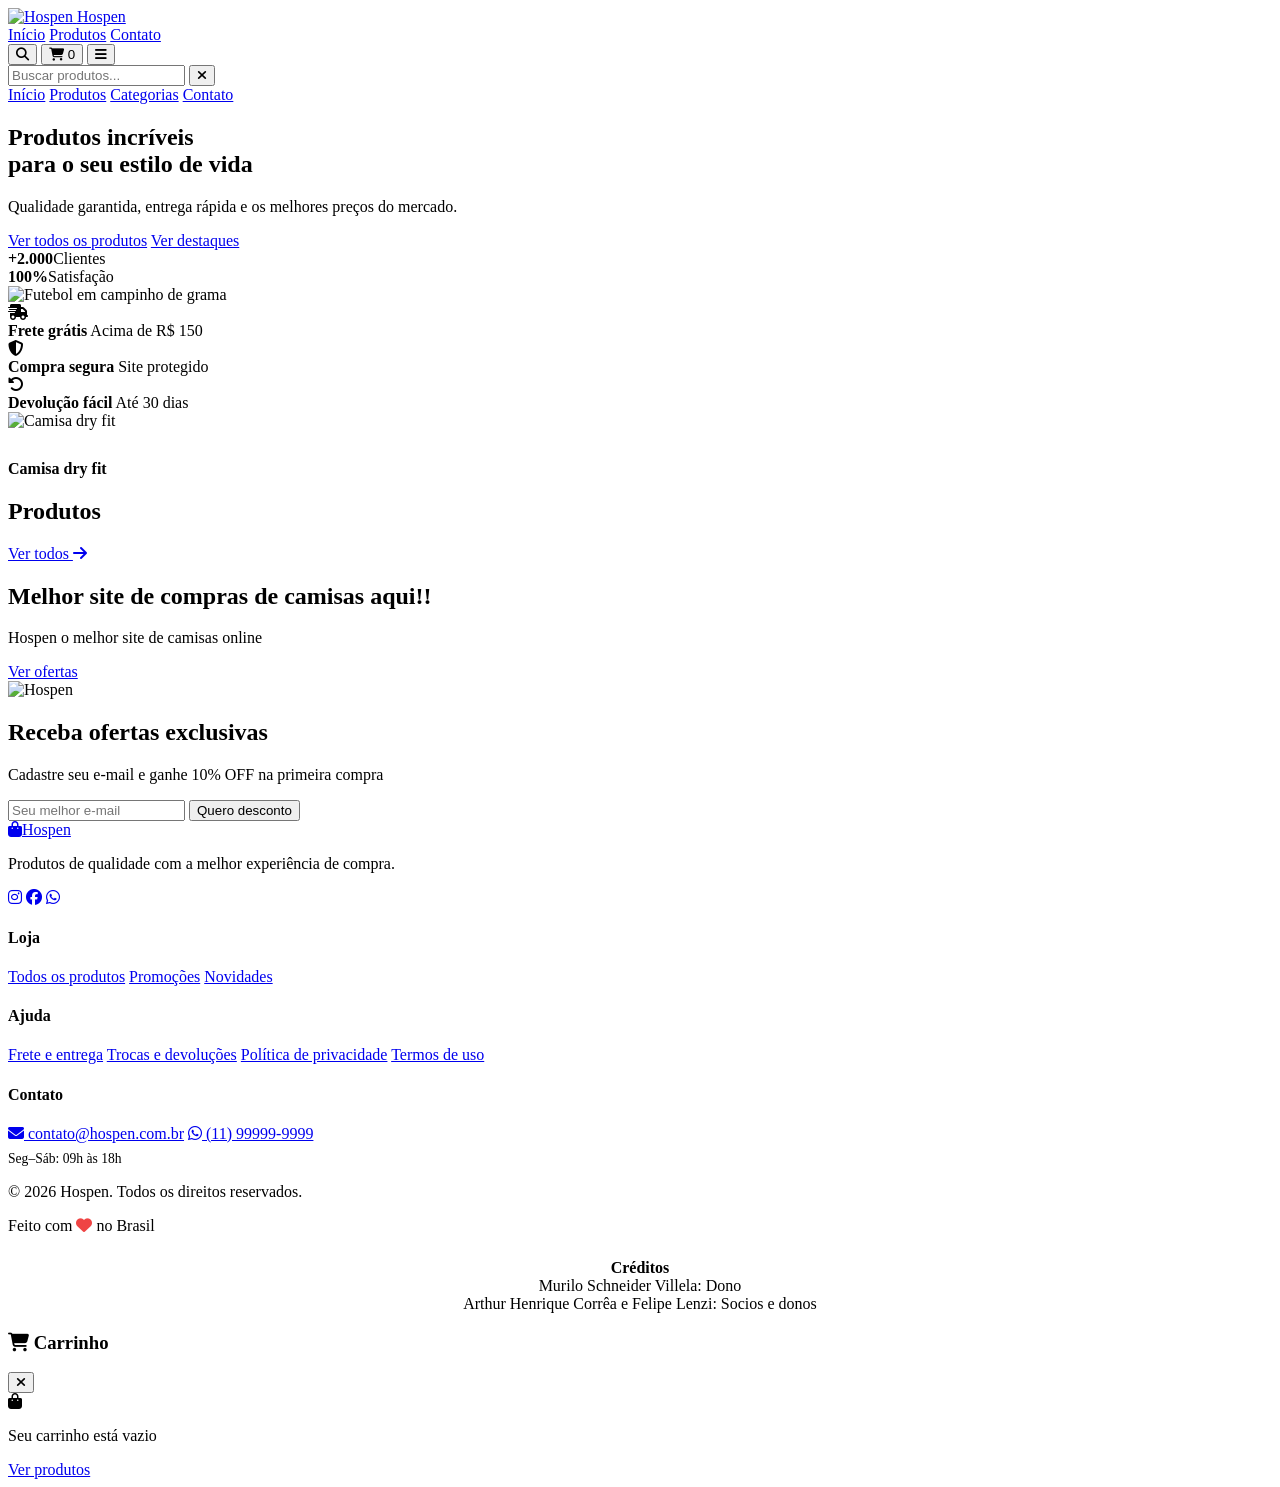
==== index.html @ 78cc94bf "Add files via upload" ====
<!DOCTYPE html>
<html lang="pt-BR">
<head>
  <meta charset="UTF-8" />
  <meta name="viewport" content="width=device-width, initial-scale=1.0" />
  <title>Hospen — Produtos de Qualidade</title>
  <link rel="stylesheet" href="css/style.css" />
  <link rel="stylesheet" href="https://cdn.jsdelivr.net/npm/@fortawesome/fontawesome-free@6.4.0/css/all.min.css" />
  <link href="https://fonts.googleapis.com/css2?family=Inter:wght@300;400;500;600;700;800&display=swap" rel="stylesheet" />
</head>
<body>

  <!-- HEADER -->
  <header class="header" id="header">
    <div class="header-inner container">
      <a href="index.html" class="logo">
        <img src="logo.png" alt="Hospen" style="height:32px;width:auto;" />
        <span>Hospen</span>
      </a>

      <nav class="nav-desktop" aria-label="Menu principal">
        <a href="index.html" class="nav-link active">Início</a>
        <a href="catalog.html" class="nav-link">Produtos</a>
        <a href="#contato" class="nav-link">Contato</a>
      </nav>

      <div class="header-actions">
        <button class="btn-search" aria-label="Buscar"><i class="fa-solid fa-magnifying-glass"></i></button>
        <button class="btn-cart" id="btn-cart-header" aria-label="Carrinho">
          <i class="fa-solid fa-cart-shopping"></i>
          <span class="cart-badge" id="cart-badge">0</span>
        </button>
        <button class="btn-menu-mobile" id="btn-menu-mobile" aria-label="Abrir menu">
          <i class="fa-solid fa-bars"></i>
        </button>
      </div>
    </div>

    <!-- Search Bar -->
    <div class="search-bar" id="search-bar">
      <div class="container">
        <input type="text" id="search-input" placeholder="Buscar produtos..." autocomplete="off" />
        <button id="btn-search-close"><i class="fa-solid fa-xmark"></i></button>
      </div>
    </div>

    <!-- Mobile Nav -->
    <nav class="nav-mobile" id="nav-mobile" aria-label="Menu mobile">
      <a href="index.html" class="nav-link">Início</a>
      <a href="catalog.html" class="nav-link">Produtos</a>
      <a href="#categorias" class="nav-link">Categorias</a>
      <a href="#contato" class="nav-link">Contato</a>
    </nav>
  </header>

  <!-- HERO -->
  <section class="hero" id="hero">
    <div class="hero-content container">
      <!-- <p class="hero-tag"><i class="fa-solid fa-bolt"></i> Novidades chegando toda semana</p> -->
      <h1 class="hero-title">Produtos incríveis<br />para o seu estilo de vida</h1>
      <p class="hero-subtitle">Qualidade garantida, entrega rápida e os melhores preços do mercado.</p>
      <div class="hero-cta">
        <a href="catalog.html" class="btn btn-primary">Ver todos os produtos</a>
        <a href="#destaques" class="btn btn-outline">Ver destaques</a>
      </div>
      <div class="hero-stats">
        <div class="stat"><strong>+2.000</strong><span>Clientes</span></div>
        <div class="stat"><strong>100%</strong><span>Satisfação</span></div>
      </div>
    </div>
    <div class="hero-visual">
        <!-- <div class="hero-badge">🔥 Oferta</div> -->
      <div class="hero-img-wrap">
        <img src="https://images.unsplash.com/photo-1574629810360-7efbbe195018?w=600&q=80" alt="Futebol em campinho de grama" />
      </div>
    </div>
  </section>

  <!-- BANNER BENEFÍCIOS -->
  <section class="benefits" aria-label="Benefícios da loja">
    <div class="container benefits-grid">
      <div class="benefit-item">
        <i class="fa-solid fa-truck-fast"></i>
        <div>
          <strong>Frete grátis</strong>
          <span>Acima de R$ 150</span>
        </div>
      </div>
      <div class="benefit-item">
        <i class="fa-solid fa-shield-halved"></i>
        <div>
          <strong>Compra segura</strong>
          <span>Site protegido</span>
        </div>
      </div>
      <div class="benefit-item">
        <i class="fa-solid fa-rotate-left"></i>
        <div>
          <strong>Devolução fácil</strong>
          <span>Até 30 dias</span>
        </div>
      </div>
      <div class="benefit-item">
          <img src="camisa1.png" alt="Camisa dry fit" style="height:40px;width:auto;display:block;margin-bottom:8px;" />
          <div>
            <strong>Camisa dry fit</strong>
            <span>&nbsp;</span>
          </div>
      </div>
    </div>
  </section>

  <!-- Área de categorias removida -->

  <!-- PRODUTOS EM DESTAQUE -->
  <section class="products-section" id="destaques">
    <div class="container">
      <div class="section-header">
          <h2>Produtos</h2>
        <a href="catalog.html" class="link-all">Ver todos <i class="fa-solid fa-arrow-right"></i></a>
      </div>
      <div class="products-grid" id="featured-products">
        <!-- Gerado via JS -->
      </div>
    </div>
  </section>

  <!-- BANNER PROMOCIONAL -->
  <section class="promo-banner">
    <div class="container promo-inner">
      <div class="promo-text">
        <h2>Melhor site de compras de camisas aqui!!</h2>
        <p>Hospen o melhor site de camisas online</p>
        <a href="catalog.html?filter=sale" class="btn btn-light">Ver ofertas</a>
      </div>
      <div class="promo-img">
        <img src="fundohospen.png" alt="Hospen" />
      </div>
    </div>
  </section>

  <!-- MAIS VENDIDOS removido -->

  <!-- NEWSLETTER -->
  <section class="newsletter-section">
    <div class="container newsletter-inner">
      <div class="newsletter-text">
        <h2>Receba ofertas exclusivas</h2>
        <p>Cadastre seu e-mail e ganhe 10% OFF na primeira compra</p>
      </div>
      <form class="newsletter-form" id="newsletter-form">
        <input type="email" placeholder="Seu melhor e-mail" required />
        <button type="submit" class="btn btn-primary">Quero desconto</button>
      </form>
    </div>
  </section>

  <!-- FOOTER -->
  <footer class="footer" id="contato">
    <div class="container footer-grid">
      <div class="footer-brand">
        <a href="index.html" class="logo">
          <i class="fa-solid fa-bag-shopping"></i><span>Hospen</span>
        </a>
        <p>Produtos de qualidade com a melhor experiência de compra.</p>
        <div class="social-links">
          <a href="https://www.instagram.com/hospen.oficial/" target="_blank" aria-label="Instagram"><i class="fa-brands fa-instagram"></i></a>
          <a href="#" aria-label="Facebook"><i class="fa-brands fa-facebook"></i></a>
          <a href="#" aria-label="WhatsApp"><i class="fa-brands fa-whatsapp"></i></a>
        </div>
      </div>
      <div class="footer-col">
        <h4>Loja</h4>
        <a href="catalog.html">Todos os produtos</a>
        <a href="catalog.html?filter=sale">Promoções</a>
        <a href="catalog.html?filter=new">Novidades</a>
      </div>
      <div class="footer-col">
        <h4>Ajuda</h4>
        <a href="#">Frete e entrega</a>
        <a href="#">Trocas e devoluções</a>
        <a href="#">Política de privacidade</a>
        <a href="#">Termos de uso</a>
      </div>
      <div class="footer-col">
        <h4>Contato</h4>
        <a href="mailto:contato@hospen.com.br"><i class="fa-solid fa-envelope"></i> contato@hospen.com.br</a>
        <a href="https://wa.me/5511999999999"><i class="fa-brands fa-whatsapp"></i> (11) 99999-9999</a>
        <p style="font-size:0.85rem;color:var(--text-muted);margin-top:8px;">Seg–Sáb: 09h às 18h</p>
      </div>
    </div>
    <div class="footer-bottom">
      <p>© 2026 Hospen. Todos os direitos reservados.</p>
      <p>Feito com <i class="fa-solid fa-heart" style="color:#ef4444"></i> no Brasil</p>
        <div class="footer-credits" style="margin-top:24px;text-align:center;">
          <strong>Créditos</strong><br>
          Murilo Schneider Villela: Dono<br>
          Arthur Henrique Corrêa e Felipe Lenzi: Socios e donos
        </div>
    </div>
  </footer>

  <!-- CARRINHO LATERAL -->
  <aside class="cart-sidebar" id="cart-sidebar" aria-label="Carrinho de compras">
    <div class="cart-header">
      <h3><i class="fa-solid fa-cart-shopping"></i> Carrinho</h3>
      <button id="btn-close-cart" aria-label="Fechar carrinho"><i class="fa-solid fa-xmark"></i></button>
    </div>
    <div class="cart-items" id="cart-items">
      <div class="cart-empty" id="cart-empty">
        <i class="fa-solid fa-bag-shopping"></i>
        <p>Seu carrinho está vazio</p>
        <a href="catalog.html" class="btn btn-primary" style="margin-top:12px">Ver produtos</a>
      </div>
    </div>
    <div class="cart-footer" id="cart-footer" style="display:none">
      <div class="cart-summary">
        <span>Subtotal</span><strong id="cart-subtotal">R$ 0,00</strong>
      </div>
      <div class="cart-summary">
        <span>Frete</span><strong id="cart-freight">Calcular</strong>
      </div>
      <div class="cart-summary total">
        <span>Total</span><strong id="cart-total">R$ 0,00</strong>
      </div>
      <a href="checkout.html" class="btn btn-primary btn-full">
        <i class="fa-solid fa-lock"></i> Finalizar compra
      </a>
      <button class="btn btn-ghost btn-full" id="btn-continue-shopping">Continuar comprando</button>
    </div>
  </aside>

  <!-- OVERLAY -->
  <div class="overlay" id="overlay"></div>

  <!-- TOAST -->
  <div class="toast" id="toast"></div>

  <script src="js/store.js"></script>
  <script src="js/cart.js"></script>
  <script src="js/main.js"></script>
</body>
</html>
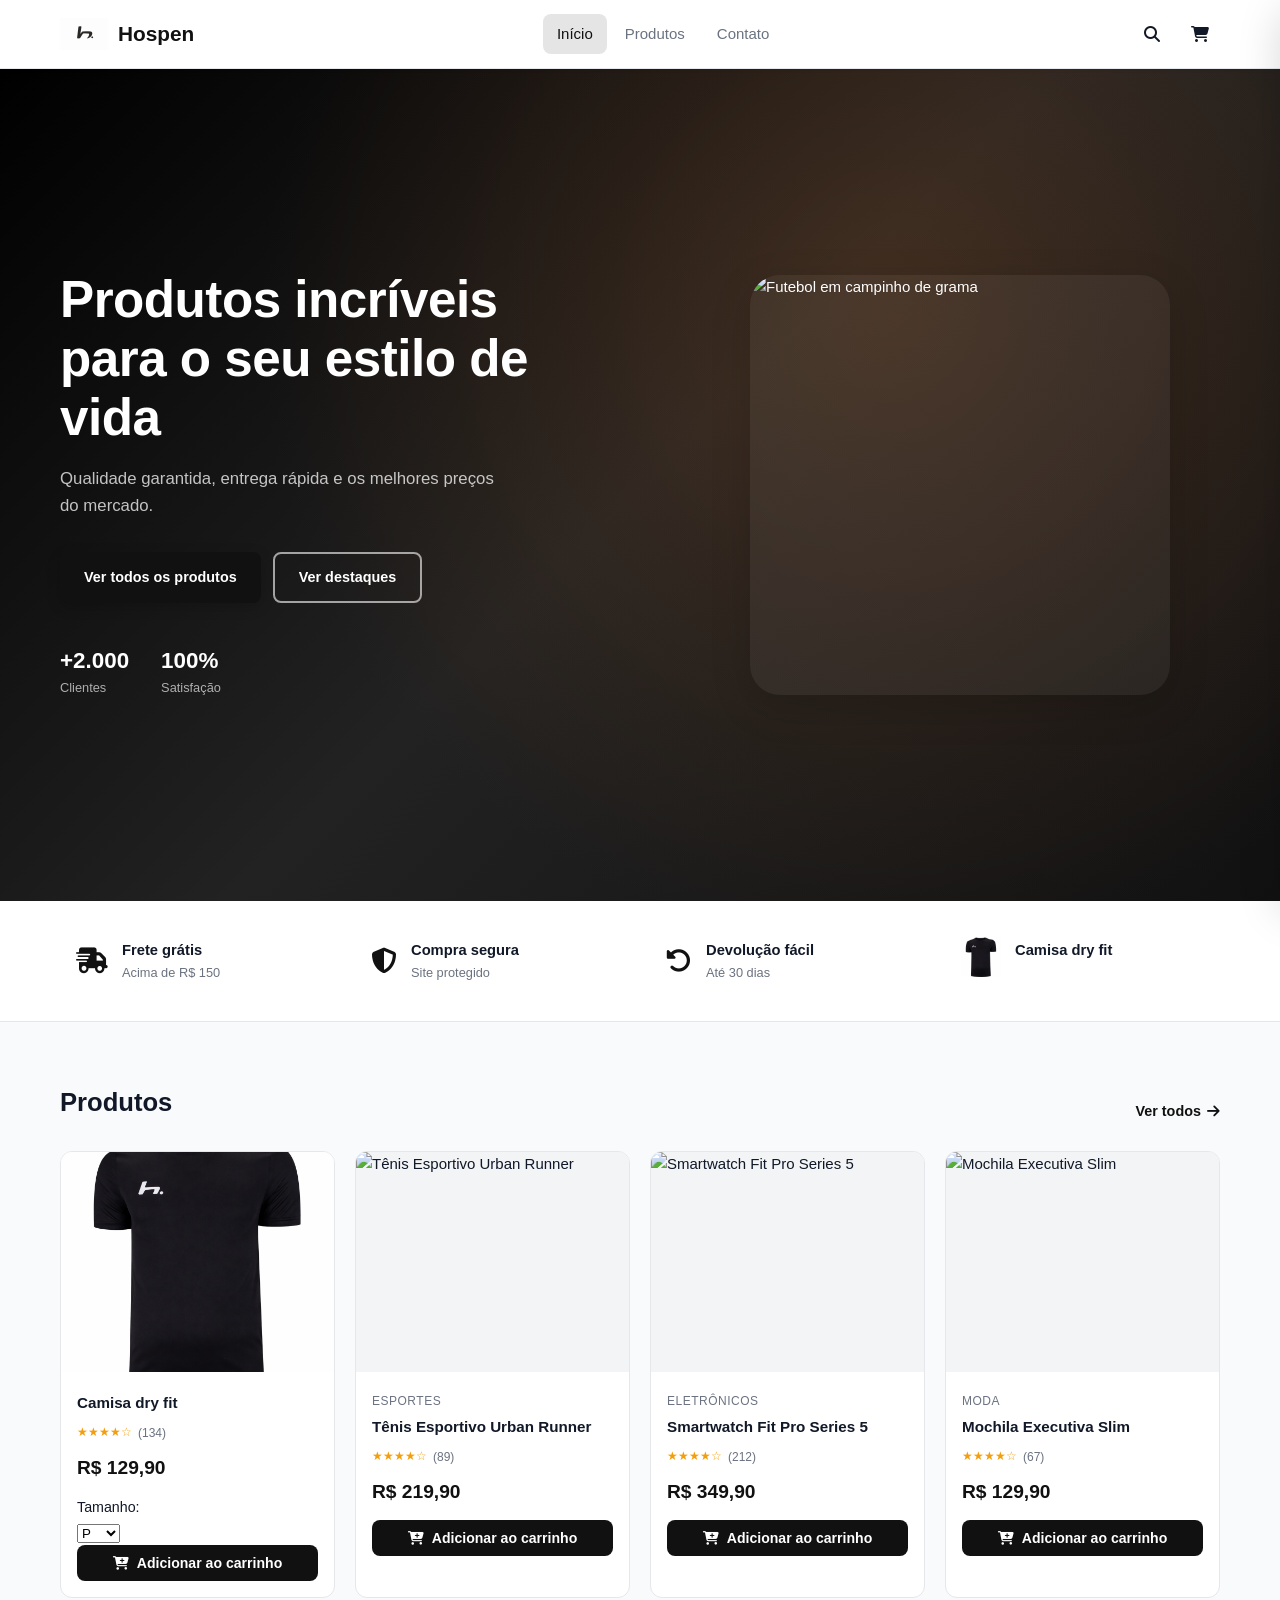
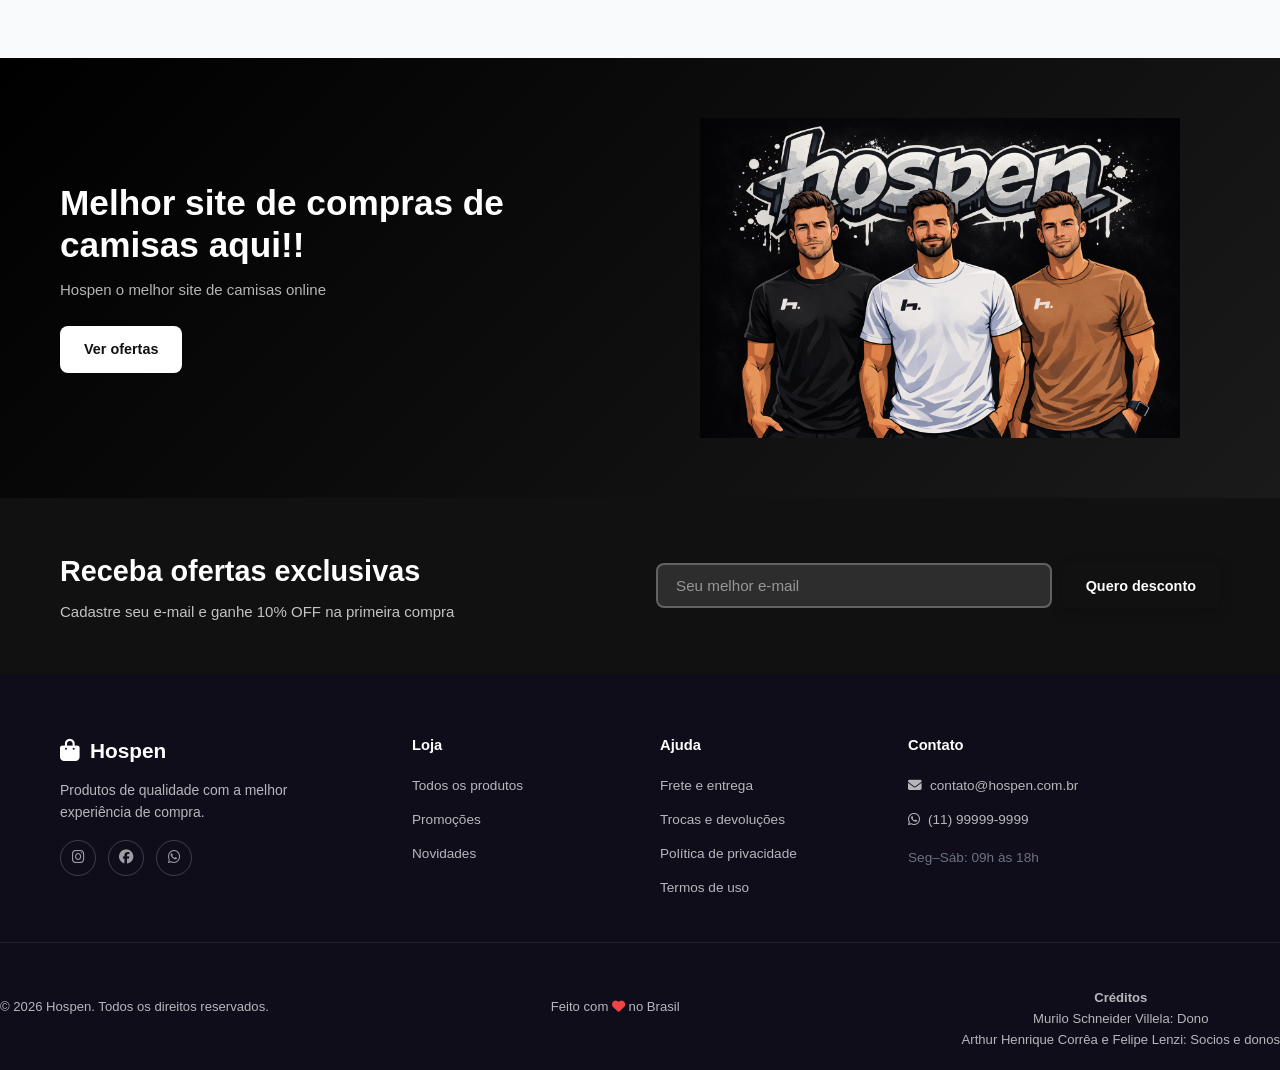
==== commit fb3de486: "Add files via upload" ====
--- a/index.html
+++ b/index.html
@@ -4,7 +4,7 @@
   <meta charset="UTF-8" />
   <meta name="viewport" content="width=device-width, initial-scale=1.0" />
   <title>Hospen — Produtos de Qualidade</title>
-  <link rel="stylesheet" href="css/style.css" />
+  <link rel="stylesheet" href="style.css" />
   <link rel="stylesheet" href="https://cdn.jsdelivr.net/npm/@fortawesome/fontawesome-free@6.4.0/css/all.min.css" />
   <link href="https://fonts.googleapis.com/css2?family=Inter:wght@300;400;500;600;700;800&display=swap" rel="stylesheet" />
 </head>
@@ -236,8 +236,8 @@
   <!-- TOAST -->
   <div class="toast" id="toast"></div>
 
-  <script src="js/store.js"></script>
-  <script src="js/cart.js"></script>
-  <script src="js/main.js"></script>
+  <script src="store.js"></script>
+  <script src="cart.js"></script>
+  <script src="main.js"></script>
 </body>
 </html>
--- a/style.css
+++ b/style.css
@@ -0,0 +1,1083 @@
+/* =====================================================
+  HOSPEN — CSS Principal
+   ===================================================== */
+
+/* --- RESET & VARIÁVEIS --- */
+*, *::before, *::after { box-sizing: border-box; margin: 0; padding: 0; }
+
+:root {
+  --primary: #111111;
+  --primary-dark: #000000;
+  --primary-light: #e5e5e5;
+  --accent: #000000;
+  --success: #22c55e;
+  --danger: #ef4444;
+  --bg: #f9fafb;
+  --white: #ffffff;
+  --text: #111827;
+  --text-muted: #6b7280;
+  --border: #e5e7eb;
+  --shadow-sm: 0 1px 3px rgba(0,0,0,.08);
+  --shadow: 0 4px 16px rgba(0,0,0,.10);
+  --shadow-lg: 0 12px 40px rgba(0,0,0,.15);
+  --radius: 12px;
+  --radius-sm: 8px;
+  --header-h: 68px;
+  --transition: .2s ease;
+  --font: 'Inter', sans-serif;
+}
+
+html { scroll-behavior: smooth; }
+body {
+  font-family: var(--font);
+  background: var(--bg);
+  color: var(--text);
+  font-size: 15px;
+  line-height: 1.6;
+  -webkit-font-smoothing: antialiased;
+}
+
+a { text-decoration: none; color: inherit; }
+img { max-width: 100%; display: block; }
+button { cursor: pointer; border: none; background: none; font-family: var(--font); }
+input, select, textarea { font-family: var(--font); }
+
+.container {
+  max-width: 1200px;
+  margin: 0 auto;
+  padding: 0 20px;
+}
+
+/* =====================================================
+   BOTÕES
+   ===================================================== */
+.btn {
+  display: inline-flex;
+  align-items: center;
+  justify-content: center;
+  gap: 8px;
+  padding: 12px 24px;
+  border-radius: var(--radius-sm);
+  font-weight: 600;
+  font-size: 0.9rem;
+  transition: all var(--transition);
+  cursor: pointer;
+  white-space: nowrap;
+}
+.btn-primary {
+  background: var(--primary);
+  color: var(--white);
+  box-shadow: 0 4px 14px rgba(0,0,0,.18);
+}
+.btn-primary:hover { background: var(--primary-dark); transform: translateY(-1px); box-shadow: 0 6px 18px rgba(0,0,0,.25); }
+.btn-outline {
+  background: transparent;
+  color: var(--white);
+  border: 2px solid rgba(255,255,255,.6);
+}
+.btn-outline:hover { background: rgba(255,255,255,.15); border-color: var(--white); }
+.btn-light {
+  background: var(--white);
+  color: var(--primary);
+  font-weight: 700;
+}
+.btn-light:hover { background: var(--primary-light); }
+.btn-ghost {
+  background: transparent;
+  color: var(--text-muted);
+  border: 1px solid var(--border);
+}
+.btn-ghost:hover { background: var(--bg); color: var(--text); }
+.btn-full { width: 100%; }
+
+/* =====================================================
+   HEADER
+   ===================================================== */
+.header {
+  position: sticky;
+  top: 0;
+  z-index: 1000;
+  background: var(--white);
+  border-bottom: 1px solid var(--border);
+  box-shadow: var(--shadow-sm);
+}
+.header-inner {
+  display: flex;
+  align-items: center;
+  justify-content: space-between;
+  height: var(--header-h);
+}
+.logo {
+  display: flex;
+  align-items: center;
+  gap: 10px;
+  font-weight: 800;
+  font-size: 1.3rem;
+  color: var(--primary);
+}
+.logo i { font-size: 1.4rem; }
+.nav-desktop { display: flex; align-items: center; gap: 4px; }
+.nav-link {
+  padding: 8px 14px;
+  border-radius: var(--radius-sm);
+  font-weight: 500;
+  color: var(--text-muted);
+  transition: all var(--transition);
+}
+.nav-link:hover, .nav-link.active { color: var(--primary); background: var(--primary-light); }
+.header-actions { display: flex; align-items: center; gap: 8px; }
+.btn-search, .btn-cart, .btn-menu-mobile {
+  width: 40px; height: 40px;
+  border-radius: 50%;
+  display: flex; align-items: center; justify-content: center;
+  font-size: 1rem;
+  color: var(--text);
+  transition: all var(--transition);
+  position: relative;
+}
+.btn-search:hover, .btn-cart:hover, .btn-menu-mobile:hover { background: var(--primary-light); color: var(--primary); }
+.cart-badge {
+  position: absolute;
+  top: -2px; right: -2px;
+  background: var(--accent);
+  color: var(--white);
+  font-size: 0.65rem;
+  font-weight: 700;
+  width: 18px; height: 18px;
+  border-radius: 50%;
+  display: flex; align-items: center; justify-content: center;
+  display: none;
+}
+.cart-badge.visible { display: flex; }
+.btn-menu-mobile { display: none; }
+
+/* Search Bar */
+.search-bar {
+  background: var(--white);
+  border-top: 1px solid var(--border);
+  padding: 10px 0;
+  display: none;
+}
+.search-bar.open { display: block; }
+.search-bar .container { display: flex; align-items: center; gap: 10px; }
+.search-bar input {
+  flex: 1;
+  padding: 10px 16px;
+  border: 1.5px solid var(--border);
+  border-radius: var(--radius-sm);
+  font-size: 0.95rem;
+  outline: none;
+  transition: border-color var(--transition);
+}
+.search-bar input:focus { border-color: var(--primary); }
+#btn-search-close { width: 36px; height: 36px; border-radius: 50%; display: flex; align-items: center; justify-content: center; color: var(--text-muted); font-size: 1.1rem; }
+#btn-search-close:hover { background: var(--bg); }
+
+/* Mobile Nav */
+.nav-mobile {
+  display: none;
+  flex-direction: column;
+  padding: 12px 20px;
+  border-top: 1px solid var(--border);
+  background: var(--white);
+}
+.nav-mobile.open { display: flex; }
+.nav-mobile .nav-link { padding: 10px 12px; border-radius: var(--radius-sm); }
+
+/* =====================================================
+   HERO
+   ===================================================== */
+.hero {
+  background: linear-gradient(135deg, #000000 0%, #222222 50%, #111111 100%);
+  color: var(--white);
+  min-height: calc(100vh - var(--header-h));
+  display: grid;
+  grid-template-columns: 1fr 1fr;
+  align-items: center;
+  gap: 40px;
+  padding: 60px 20px;
+  max-width: 1400px;
+  margin: 0 auto;
+  overflow: hidden;
+  position: relative;
+}
+.hero::before {
+  content: '';
+  position: absolute;
+  inset: 0;
+  background: radial-gradient(circle at 70% 30%, rgba(249,115,22,.15) 0%, transparent 60%);
+  pointer-events: none;
+}
+.hero-content { max-width: 560px; z-index: 1; }
+.hero-tag {
+  display: inline-flex;
+  align-items: center;
+  gap: 8px;
+  background: rgba(255,255,255,.12);
+  border: 1px solid rgba(255,255,255,.2);
+  padding: 6px 14px;
+  border-radius: 20px;
+  font-size: 0.82rem;
+  font-weight: 500;
+  margin-bottom: 20px;
+  color: rgba(255,255,255,.9);
+}
+.hero-title {
+  font-size: clamp(2rem, 5vw, 3.2rem);
+  font-weight: 800;
+  line-height: 1.15;
+  margin-bottom: 18px;
+  letter-spacing: -0.5px;
+}
+.hero-subtitle {
+  font-size: 1.05rem;
+  color: rgba(255,255,255,.75);
+  margin-bottom: 32px;
+  max-width: 440px;
+}
+.hero-cta { display: flex; gap: 12px; flex-wrap: wrap; margin-bottom: 40px; }
+.hero-stats { display: flex; gap: 32px; }
+.stat { display: flex; flex-direction: column; align-items: flex-start; }
+.stat strong { font-size: 1.4rem; font-weight: 800; }
+.stat span { font-size: 0.8rem; color: rgba(255,255,255,.65); }
+
+.hero-visual {
+  display: flex;
+  justify-content: center;
+  align-items: center;
+  position: relative;
+  z-index: 1;
+}
+.hero-img-wrap {
+  width: 420px;
+  height: 420px;
+  border-radius: 30px;
+  overflow: hidden;
+  box-shadow: var(--shadow-lg);
+  background: rgba(255,255,255,.05);
+}
+.hero-img-wrap img { width: 100%; height: 100%; object-fit: cover; }
+.hero-badge {
+  position: absolute;
+  top: 20px;
+  left: 10px;
+  background: var(--accent);
+  color: var(--white);
+  font-weight: 700;
+  font-size: 0.85rem;
+  padding: 6px 14px;
+  border-radius: 20px;
+  box-shadow: 0 4px 12px rgba(249,115,22,.5);
+}
+
+/* =====================================================
+   BENEFÍCIOS
+   ===================================================== */
+.benefits {
+  background: var(--white);
+  border-bottom: 1px solid var(--border);
+  padding: 20px 0;
+}
+.benefits-grid {
+  display: grid;
+  grid-template-columns: repeat(4, 1fr);
+  gap: 20px;
+}
+.benefit-item {
+  display: flex;
+  align-items: center;
+  gap: 14px;
+  padding: 16px;
+}
+.benefit-item i {
+  font-size: 1.6rem;
+  color: var(--primary);
+  flex-shrink: 0;
+}
+.benefit-item div { display: flex; flex-direction: column; }
+.benefit-item strong { font-size: 0.92rem; color: var(--text); }
+.benefit-item span { font-size: 0.8rem; color: var(--text-muted); }
+
+/* =====================================================
+   SEÇÕES GERAIS
+   ===================================================== */
+.section-header {
+  display: flex;
+  align-items: flex-end;
+  justify-content: space-between;
+  margin-bottom: 28px;
+}
+.section-header h2 { font-size: 1.6rem; font-weight: 700; }
+.section-header p { color: var(--text-muted); font-size: 0.92rem; margin-top: 4px; }
+.link-all { color: var(--primary); font-weight: 600; font-size: 0.9rem; display: flex; align-items: center; gap: 6px; }
+.link-all:hover { text-decoration: underline; }
+
+/* =====================================================
+   CATEGORIAS
+   ===================================================== */
+.categories-section { padding: 60px 0; }
+.categories-grid {
+  display: grid;
+  grid-template-columns: repeat(auto-fill, minmax(160px, 1fr));
+  gap: 16px;
+}
+.category-card {
+  background: var(--white);
+  border: 1.5px solid var(--border);
+  border-radius: var(--radius);
+  padding: 24px 16px;
+  text-align: center;
+  transition: all var(--transition);
+  cursor: pointer;
+}
+.category-card:hover { border-color: var(--primary); transform: translateY(-3px); box-shadow: var(--shadow); }
+.category-card .cat-icon { font-size: 2rem; margin-bottom: 10px; }
+.category-card span { font-size: 0.9rem; font-weight: 600; color: var(--text); }
+
+/* =====================================================
+   PRODUTOS
+   ===================================================== */
+.products-section { padding: 60px 0; }
+.products-grid {
+  display: grid;
+  grid-template-columns: repeat(auto-fill, minmax(240px, 1fr));
+  gap: 20px;
+}
+.product-card {
+  background: var(--white);
+  border-radius: var(--radius);
+  overflow: hidden;
+  border: 1.5px solid var(--border);
+  transition: all var(--transition);
+  position: relative;
+}
+.product-card:hover { transform: translateY(-4px); box-shadow: var(--shadow); border-color: #222222; }
+.product-img-wrap {
+  position: relative;
+  overflow: hidden;
+  background: #f3f4f6;
+  height: 220px;
+}
+.product-img-wrap img { width: 100%; height: 100%; object-fit: cover; transition: transform .4s ease; }
+.product-card:hover .product-img-wrap img { transform: scale(1.05); }
+.badge-sale {
+  position: absolute;
+  top: 12px; left: 12px;
+  background: var(--danger);
+  color: var(--white);
+  font-size: 0.72rem;
+  font-weight: 700;
+  padding: 3px 10px;
+  border-radius: 20px;
+}
+.badge-new {
+  position: absolute;
+  top: 12px; left: 12px;
+  background: var(--success);
+  color: var(--white);
+  font-size: 0.72rem;
+  font-weight: 700;
+  padding: 3px 10px;
+  border-radius: 20px;
+}
+.btn-wishlist {
+  position: absolute;
+  top: 10px; right: 10px;
+  width: 34px; height: 34px;
+  border-radius: 50%;
+  background: var(--white);
+  box-shadow: var(--shadow-sm);
+  display: flex; align-items: center; justify-content: center;
+  font-size: 0.9rem;
+  color: var(--text-muted);
+  transition: all var(--transition);
+  opacity: 0;
+}
+.product-card:hover .btn-wishlist { opacity: 1; }
+.btn-wishlist:hover { color: var(--danger); }
+.product-info { padding: 16px; }
+.product-category { font-size: 0.75rem; color: var(--text-muted); font-weight: 500; text-transform: uppercase; letter-spacing: .5px; }
+.product-name { font-size: 0.95rem; font-weight: 600; margin: 4px 0 10px; line-height: 1.4; }
+.product-name a:hover { color: var(--primary); }
+.product-rating { display: flex; align-items: center; gap: 6px; margin-bottom: 10px; }
+.stars-sm { color: #f59e0b; font-size: 0.78rem; }
+.rating-count { font-size: 0.75rem; color: var(--text-muted); }
+.product-price { display: flex; align-items: baseline; gap: 8px; margin-bottom: 12px; }
+.price-original { font-size: 0.82rem; color: var(--text-muted); text-decoration: line-through; }
+.price-current { font-size: 1.2rem; font-weight: 700; color: var(--primary); }
+.btn-add-cart {
+  width: 100%;
+  padding: 10px;
+  background: var(--primary);
+  color: var(--white);
+  border-radius: var(--radius-sm);
+  font-weight: 600;
+  font-size: 0.88rem;
+  display: flex; align-items: center; justify-content: center;
+  gap: 8px;
+  transition: all var(--transition);
+}
+.btn-add-cart:hover { background: var(--primary-dark); transform: translateY(-1px); }
+.btn-add-cart.added { background: var(--success); }
+
+/* =====================================================
+   PROMO BANNER
+   ===================================================== */
+.promo-banner {
+  background: linear-gradient(135deg, #000000 0%, #1a1a1a 100%);
+  padding: 60px 20px;
+  overflow: hidden;
+}
+.promo-inner {
+  display: grid;
+  grid-template-columns: 1fr 1fr;
+  gap: 40px;
+  align-items: center;
+}
+.promo-text { color: var(--white); }
+.promo-tag {
+  display: inline-block;
+  background: rgba(249,115,22,.2);
+  color: #fb923c;
+  font-size: 0.8rem;
+  font-weight: 600;
+  padding: 4px 12px;
+  border-radius: 20px;
+  margin-bottom: 16px;
+  border: 1px solid rgba(249,115,22,.3);
+}
+.promo-text h2 { font-size: 2.2rem; font-weight: 800; margin-bottom: 12px; line-height: 1.2; }
+.promo-text p { color: rgba(255,255,255,.7); margin-bottom: 24px; }
+.promo-img { border-radius: var(--radius); overflow: hidden; height: 320px; }
+.promo-img img { width: 100%; height: 100%; object-fit: contain; object-position: center top; }
+
+/* =====================================================
+   DEPOIMENTOS
+   ===================================================== */
+.testimonials-section { padding: 60px 0; background: var(--white); }
+.testimonials-grid {
+  display: grid;
+  grid-template-columns: repeat(auto-fill, minmax(300px, 1fr));
+  gap: 20px;
+}
+.testimonial-card {
+  background: var(--bg);
+  border: 1.5px solid var(--border);
+  border-radius: var(--radius);
+  padding: 24px;
+}
+.stars { color: #f59e0b; font-size: 1.1rem; margin-bottom: 12px; }
+.testimonial-card p { color: var(--text-muted); font-size: 0.92rem; margin-bottom: 16px; line-height: 1.6; }
+.author { display: flex; align-items: center; gap: 12px; }
+.author img { width: 40px; height: 40px; border-radius: 50%; object-fit: cover; }
+.author span { display: flex; flex-direction: column; font-size: 0.85rem; color: var(--text-muted); }
+.author strong { color: var(--text); }
+
+/* =====================================================
+   NEWSLETTER
+   ===================================================== */
+.newsletter-section {
+  background: var(--primary);
+  padding: 50px 20px;
+}
+.newsletter-inner {
+  display: grid;
+  grid-template-columns: 1fr 1fr;
+  align-items: center;
+  gap: 32px;
+}
+.newsletter-text { color: var(--white); }
+.newsletter-text h2 { font-size: 1.8rem; font-weight: 700; margin-bottom: 6px; }
+.newsletter-text p { color: rgba(255,255,255,.75); }
+.newsletter-form { display: flex; gap: 10px; flex-wrap: wrap; }
+.newsletter-form input {
+  flex: 1;
+  min-width: 200px;
+  padding: 12px 18px;
+  border-radius: var(--radius-sm);
+  border: 2px solid rgba(255,255,255,.25);
+  background: rgba(255,255,255,.12);
+  color: var(--white);
+  font-size: 0.95rem;
+  outline: none;
+}
+.newsletter-form input::placeholder { color: rgba(255,255,255,.5); }
+.newsletter-form input:focus { border-color: var(--white); }
+
+/* =====================================================
+   FOOTER
+   ===================================================== */
+.footer { background: #0f0d1a; color: rgba(255,255,255,.7); padding: 60px 0 0; }
+.footer-grid {
+  display: grid;
+  grid-template-columns: 1.5fr 1fr 1fr 1.5fr;
+  gap: 40px;
+  margin-bottom: 40px;
+}
+.footer-brand .logo { color: var(--white); margin-bottom: 12px; }
+.footer-brand p { font-size: 0.87rem; line-height: 1.6; max-width: 240px; }
+.social-links { display: flex; gap: 12px; margin-top: 16px; }
+.social-links a {
+  width: 36px; height: 36px;
+  border-radius: 50%;
+  border: 1px solid rgba(255,255,255,.2);
+  display: flex; align-items: center; justify-content: center;
+  font-size: 0.9rem;
+  color: rgba(255,255,255,.6);
+  transition: all var(--transition);
+}
+.social-links a:hover { background: var(--primary); border-color: var(--primary); color: var(--white); }
+.footer-col { display: flex; flex-direction: column; gap: 4px; }
+.footer-col h4 { color: var(--white); font-size: 0.92rem; font-weight: 700; margin-bottom: 10px; }
+.footer-col a { font-size: 0.85rem; padding: 4px 0; display: flex; align-items: center; gap: 8px; }
+.footer-col a:hover { color: var(--white); }
+.footer-bottom {
+  border-top: 1px solid rgba(255,255,255,.08);
+  padding: 20px 0;
+  display: flex;
+  justify-content: space-between;
+  align-items: center;
+  font-size: 0.82rem;
+}
+
+/* =====================================================
+   CARRINHO LATERAL
+   ===================================================== */
+.cart-sidebar {
+  position: fixed;
+  top: 0; right: 0;
+  width: 380px;
+  height: 100vh;
+  background: var(--white);
+  box-shadow: var(--shadow-lg);
+  z-index: 2000;
+  display: flex;
+  flex-direction: column;
+  transform: translateX(100%);
+  transition: transform .3s cubic-bezier(.4,0,.2,1);
+}
+.cart-sidebar.open { transform: translateX(0); }
+.cart-header {
+  display: flex;
+  align-items: center;
+  justify-content: space-between;
+  padding: 20px 24px;
+  border-bottom: 1px solid var(--border);
+}
+.cart-header h3 { font-size: 1.05rem; font-weight: 700; display: flex; align-items: center; gap: 10px; }
+#btn-close-cart { width: 34px; height: 34px; border-radius: 50%; display: flex; align-items: center; justify-content: center; color: var(--text-muted); font-size: 1.1rem; }
+#btn-close-cart:hover { background: var(--bg); }
+.cart-items { flex: 1; overflow-y: auto; padding: 16px 24px; }
+.cart-empty { display: flex; flex-direction: column; align-items: center; justify-content: center; height: 100%; text-align: center; gap: 10px; color: var(--text-muted); }
+.cart-empty i { font-size: 3rem; opacity: .3; }
+.cart-empty p { font-size: 0.95rem; }
+.cart-item {
+  display: flex;
+  gap: 12px;
+  padding: 14px 0;
+  border-bottom: 1px solid var(--border);
+}
+.cart-item-img { width: 64px; height: 64px; border-radius: var(--radius-sm); overflow: hidden; flex-shrink: 0; background: #f3f4f6; }
+.cart-item-img img { width: 100%; height: 100%; object-fit: cover; }
+.cart-item-details { flex: 1; min-width: 0; }
+.cart-item-name { font-size: 0.88rem; font-weight: 600; margin-bottom: 4px; white-space: nowrap; overflow: hidden; text-overflow: ellipsis; }
+.cart-item-price { font-size: 0.85rem; color: var(--primary); font-weight: 700; }
+.cart-item-actions { display: flex; align-items: center; gap: 8px; margin-top: 8px; }
+.qty-btn {
+  width: 26px; height: 26px;
+  border-radius: 6px;
+  border: 1.5px solid var(--border);
+  display: flex; align-items: center; justify-content: center;
+  font-size: 0.9rem;
+  color: var(--text);
+  transition: all var(--transition);
+}
+.qty-btn:hover { border-color: var(--primary); color: var(--primary); }
+.qty-value { font-size: 0.9rem; font-weight: 600; min-width: 20px; text-align: center; }
+.btn-remove-item { color: var(--text-muted); font-size: 0.82rem; margin-left: auto; }
+.btn-remove-item:hover { color: var(--danger); }
+.cart-footer { padding: 16px 24px 24px; border-top: 1px solid var(--border); }
+.cart-summary {
+  display: flex;
+  justify-content: space-between;
+  align-items: center;
+  font-size: 0.9rem;
+  margin-bottom: 8px;
+  color: var(--text-muted);
+}
+.cart-summary strong { color: var(--text); }
+.cart-summary.total { font-size: 1rem; font-weight: 700; padding-top: 8px; border-top: 1px solid var(--border); margin-bottom: 16px; }
+.cart-summary.total strong { color: var(--primary); font-size: 1.15rem; }
+
+/* =====================================================
+   OVERLAY
+   ===================================================== */
+.overlay {
+  position: fixed;
+  inset: 0;
+  background: rgba(0,0,0,.5);
+  z-index: 1500;
+  opacity: 0;
+  pointer-events: none;
+  transition: opacity .3s ease;
+}
+.overlay.active { opacity: 1; pointer-events: auto; }
+
+/* =====================================================
+   TOAST
+   ===================================================== */
+.toast {
+  position: fixed;
+  bottom: 24px;
+  left: 50%;
+  transform: translateX(-50%) translateY(80px);
+  background: #1e1e2e;
+  color: var(--white);
+  padding: 12px 22px;
+  border-radius: 8px;
+  font-size: 0.88rem;
+  font-weight: 500;
+  z-index: 9999;
+  box-shadow: var(--shadow);
+  opacity: 0;
+  transition: all .3s ease;
+  white-space: nowrap;
+}
+.toast.show {
+  opacity: 1;
+  transform: translateX(-50%) translateY(0);
+}
+
+/* =====================================================
+   CATALOG PAGE
+   ===================================================== */
+.page-hero {
+  background: linear-gradient(135deg, #000000 0%, #1a1a1a 100%);
+  padding: 40px 0;
+  color: var(--white);
+}
+.page-hero h1 { font-size: 1.8rem; font-weight: 700; margin-bottom: 6px; }
+.page-hero p { color: rgba(255,255,255,.7); }
+.catalog-layout {
+  display: grid;
+  grid-template-columns: 250px 1fr;
+  gap: 28px;
+  padding: 40px 0;
+}
+.filters-sidebar { min-width: 0; }
+.filter-card {
+  background: var(--white);
+  border: 1.5px solid var(--border);
+  border-radius: var(--radius);
+  padding: 20px;
+  margin-bottom: 16px;
+}
+.filter-card h4 { font-size: 0.92rem; font-weight: 700; margin-bottom: 14px; }
+.filter-option { display: flex; align-items: center; gap: 10px; margin-bottom: 8px; font-size: 0.88rem; cursor: pointer; }
+.filter-option input[type="checkbox"] { accent-color: var(--primary); }
+.filter-option label { cursor: pointer; color: var(--text-muted); }
+.filter-option input:checked + label { color: var(--primary); font-weight: 600; }
+.catalog-main { min-width: 0; }
+.catalog-toolbar {
+  display: flex;
+  align-items: center;
+  justify-content: space-between;
+  margin-bottom: 20px;
+  flex-wrap: wrap;
+  gap: 12px;
+}
+.catalog-count { font-size: 0.88rem; color: var(--text-muted); }
+.catalog-sort {
+  padding: 8px 14px;
+  border: 1.5px solid var(--border);
+  border-radius: var(--radius-sm);
+  font-size: 0.88rem;
+  background: var(--white);
+  outline: none;
+  cursor: pointer;
+}
+.catalog-sort:focus { border-color: var(--primary); }
+
+/* Paginação */
+.pagination { display: flex; justify-content: center; gap: 8px; margin-top: 40px; }
+.page-btn {
+  width: 36px; height: 36px;
+  border-radius: var(--radius-sm);
+  display: flex; align-items: center; justify-content: center;
+  font-size: 0.88rem;
+  font-weight: 500;
+  border: 1.5px solid var(--border);
+  background: var(--white);
+  color: var(--text);
+  transition: all var(--transition);
+}
+.page-btn:hover, .page-btn.active { background: var(--primary); border-color: var(--primary); color: var(--white); }
+
+/* =====================================================
+   CHECKOUT PAGE
+   ===================================================== */
+.checkout-header {
+  background: var(--white);
+  border-bottom: 1px solid var(--border);
+  padding: 16px 0;
+}
+.checkout-header .container { display: flex; align-items: center; justify-content: space-between; }
+.checkout-steps { display: flex; align-items: center; gap: 8px; }
+.step {
+  display: flex;
+  align-items: center;
+  gap: 8px;
+  font-size: 0.85rem;
+  color: var(--text-muted);
+}
+.step-num {
+  width: 28px; height: 28px;
+  border-radius: 50%;
+  border: 2px solid var(--border);
+  display: flex; align-items: center; justify-content: center;
+  font-size: 0.8rem;
+  font-weight: 700;
+}
+.step.active { color: var(--primary); }
+.step.active .step-num { background: var(--primary); border-color: var(--primary); color: var(--white); }
+.step.done .step-num { background: var(--success); border-color: var(--success); color: var(--white); }
+.step-divider { width: 30px; height: 2px; background: var(--border); }
+.checkout-layout {
+  display: grid;
+  grid-template-columns: 1fr 380px;
+  gap: 28px;
+  padding: 36px 0 60px;
+}
+.checkout-form-section {
+  background: var(--white);
+  border: 1.5px solid var(--border);
+  border-radius: var(--radius);
+  padding: 28px;
+  margin-bottom: 20px;
+}
+.checkout-form-section h3 { font-size: 1rem; font-weight: 700; margin-bottom: 20px; display: flex; align-items: center; gap: 10px; }
+.checkout-form-section h3 i { color: var(--primary); }
+.form-grid { display: grid; grid-template-columns: 1fr 1fr; gap: 16px; }
+.form-grid.full { grid-template-columns: 1fr; }
+.form-group { display: flex; flex-direction: column; gap: 6px; }
+.form-group.span2 { grid-column: span 2; }
+.form-group label { font-size: 0.82rem; font-weight: 600; color: var(--text-muted); }
+.form-group input, .form-group select {
+  padding: 10px 14px;
+  border: 1.5px solid var(--border);
+  border-radius: var(--radius-sm);
+  font-size: 0.92rem;
+  outline: none;
+  transition: border-color var(--transition);
+  background: var(--white);
+}
+.form-group input:focus, .form-group select:focus { border-color: var(--primary); }
+.payment-options { display: grid; grid-template-columns: repeat(3, 1fr); gap: 12px; margin-bottom: 20px; }
+.payment-option {
+  border: 2px solid var(--border);
+  border-radius: var(--radius-sm);
+  padding: 14px 10px;
+  text-align: center;
+  cursor: pointer;
+  transition: all var(--transition);
+  font-size: 0.85rem;
+  font-weight: 600;
+  color: var(--text-muted);
+}
+.payment-option i { display: block; font-size: 1.4rem; margin-bottom: 6px; color: var(--text); }
+.payment-option:hover { border-color: var(--primary); color: var(--primary); }
+.payment-option.active { border-color: var(--primary); background: var(--primary-light); color: var(--primary); }
+.payment-option.active i { color: var(--primary); }
+.payment-fields { display: none; }
+.payment-fields.visible { display: block; }
+.order-summary-card {
+  background: var(--white);
+  border: 1.5px solid var(--border);
+  border-radius: var(--radius);
+  padding: 24px;
+  position: sticky;
+  top: calc(var(--header-h) + 20px);
+}
+.order-summary-card h3 { font-size: 1rem; font-weight: 700; margin-bottom: 16px; }
+.order-item { display: flex; align-items: center; gap: 12px; padding: 10px 0; border-bottom: 1px solid var(--border); }
+.order-item-img { width: 48px; height: 48px; border-radius: var(--radius-sm); overflow: hidden; background: #f3f4f6; flex-shrink: 0; }
+.order-item-img img { width: 100%; height: 100%; object-fit: cover; }
+.order-item-info { flex: 1; }
+.order-item-name { font-size: 0.85rem; font-weight: 600; }
+.order-item-qty { font-size: 0.78rem; color: var(--text-muted); }
+.order-item-price { font-size: 0.9rem; font-weight: 700; color: var(--primary); }
+.order-totals { margin-top: 16px; }
+.order-row {
+  display: flex;
+  justify-content: space-between;
+  font-size: 0.88rem;
+  color: var(--text-muted);
+  padding: 6px 0;
+}
+.order-row.total {
+  font-size: 1rem;
+  font-weight: 700;
+  color: var(--text);
+  border-top: 1.5px solid var(--border);
+  margin-top: 8px;
+  padding-top: 12px;
+}
+.order-row.total strong { color: var(--primary); font-size: 1.15rem; }
+.coupon-row { display: flex; gap: 8px; margin: 12px 0; }
+.coupon-row input {
+  flex: 1;
+  padding: 9px 14px;
+  border: 1.5px solid var(--border);
+  border-radius: var(--radius-sm);
+  font-size: 0.88rem;
+  outline: none;
+}
+.coupon-row input:focus { border-color: var(--primary); }
+.coupon-row button { flex-shrink: 0; }
+.security-badges { display: flex; gap: 8px; justify-content: center; margin-top: 16px; flex-wrap: wrap; }
+.security-badge {
+  display: flex;
+  align-items: center;
+  gap: 5px;
+  font-size: 0.72rem;
+  color: var(--text-muted);
+}
+.security-badge i { color: var(--success); }
+
+/* =====================================================
+   SUCCESS PAGE
+   ===================================================== */
+.success-page {
+  min-height: 70vh;
+  display: flex;
+  align-items: center;
+  justify-content: center;
+  padding: 60px 20px;
+}
+.success-card {
+  background: var(--white);
+  border-radius: var(--radius);
+  padding: 48px;
+  text-align: center;
+  max-width: 500px;
+  width: 100%;
+  box-shadow: var(--shadow);
+  border: 1.5px solid var(--border);
+}
+.success-icon { font-size: 4rem; color: var(--success); margin-bottom: 20px; }
+.success-card h2 { font-size: 1.6rem; font-weight: 700; margin-bottom: 10px; }
+.success-card p { color: var(--text-muted); margin-bottom: 24px; }
+.order-number { background: var(--bg); border-radius: var(--radius-sm); padding: 14px; margin-bottom: 24px; }
+.order-number small { font-size: 0.78rem; color: var(--text-muted); }
+.order-number strong { display: block; font-size: 1.1rem; color: var(--text); font-weight: 700; }
+
+/* =====================================================
+   RESPONSIVO
+   ===================================================== */
+@media (max-width: 1024px) {
+  .hero { grid-template-columns: 1fr; padding: 50px 20px; text-align: center; }
+  .hero-content { max-width: 100%; }
+  .hero-cta { justify-content: center; }
+  .hero-stats { justify-content: center; }
+  .hero-visual { display: none; }
+  .benefits-grid { grid-template-columns: repeat(2, 1fr); }
+  .footer-grid { grid-template-columns: 1fr 1fr; gap: 30px; }
+  .catalog-layout { grid-template-columns: 1fr; }
+  .filters-sidebar { display: none; }
+  .checkout-layout { grid-template-columns: 1fr; }
+  .order-summary-card { position: static; order: -1; }
+  .newsletter-inner { grid-template-columns: 1fr; text-align: center; }
+  .newsletter-form { justify-content: center; }
+  .promo-inner { grid-template-columns: 1fr; }
+  .promo-img { height: 200px; }
+}
+
+@media (max-width: 768px) {
+  .nav-desktop { display: none; }
+  .btn-menu-mobile { display: flex; }
+  .hero-title { font-size: 2rem; }
+  .benefits-grid { grid-template-columns: 1fr 1fr; }
+  .products-grid { grid-template-columns: repeat(auto-fill, minmax(180px, 1fr)); }
+  .footer-grid { grid-template-columns: 1fr; }
+  .form-grid { grid-template-columns: 1fr; }
+  .form-group.span2 { grid-column: span 1; }
+  .payment-options { grid-template-columns: repeat(3, 1fr); }
+  .cart-sidebar { width: 100%; }
+  .section-header { flex-direction: column; align-items: flex-start; gap: 8px; }
+  .footer-bottom { flex-direction: column; gap: 8px; text-align: center; }
+}
+
+@media (max-width: 480px) {
+  .benefits-grid { grid-template-columns: 1fr; }
+  .hero-cta { flex-direction: column; }
+  .hero-cta .btn { width: 100%; }
+  .hero-stats { gap: 20px; }
+  .products-grid { grid-template-columns: repeat(2, 1fr); }
+  .payment-options { grid-template-columns: 1fr; }
+  .checkout-steps { display: none; }
+}
+
+/* =====================================================
+   PRODUCT DETAIL PAGE
+   ===================================================== */
+.product-detail-page { padding: 24px 0 60px; }
+.breadcrumb {
+  display: flex;
+  align-items: center;
+  gap: 10px;
+  font-size: 0.85rem;
+  color: var(--text-muted);
+  margin-bottom: 24px;
+}
+.breadcrumb a:hover { color: var(--primary); }
+.breadcrumb i { font-size: 0.7rem; }
+.product-detail-grid {
+  display: grid;
+  grid-template-columns: 1fr 1fr;
+  gap: 48px;
+  align-items: start;
+}
+.product-detail-images { position: sticky; top: calc(var(--header-h) + 20px); }
+.product-main-image {
+  position: relative;
+  border-radius: var(--radius);
+  overflow: hidden;
+  background: #f3f4f6;
+  aspect-ratio: 1;
+}
+.product-main-image img { width: 100%; height: 100%; object-fit: cover; }
+.product-main-image .badge-sale {
+  position: absolute;
+  top: 16px;
+  left: 16px;
+  font-size: 0.85rem;
+  padding: 6px 14px;
+}
+.product-main-image .badge-new {
+  position: absolute;
+  top: 16px;
+  left: 16px;
+  font-size: 0.85rem;
+  padding: 6px 14px;
+}
+.product-detail-info { padding-top: 8px; }
+.product-detail-info .product-category {
+  font-size: 0.8rem;
+  color: var(--text-muted);
+  font-weight: 500;
+  text-transform: uppercase;
+  letter-spacing: 0.5px;
+  margin-bottom: 8px;
+}
+.product-detail-name {
+  font-size: 1.8rem;
+  font-weight: 700;
+  line-height: 1.3;
+  margin-bottom: 16px;
+}
+.product-detail-rating {
+  display: flex;
+  align-items: center;
+  gap: 8px;
+  margin-bottom: 20px;
+}
+.product-detail-rating .stars { color: #f59e0b; font-size: 1rem; }
+.product-detail-rating .rating-value { font-weight: 600; }
+.product-detail-rating .rating-count { color: var(--text-muted); font-size: 0.88rem; }
+.product-detail-price {
+  display: flex;
+  align-items: baseline;
+  gap: 12px;
+  flex-wrap: wrap;
+  margin-bottom: 24px;
+}
+.product-detail-price .price-original { font-size: 1.1rem; color: var(--text-muted); text-decoration: line-through; }
+.product-detail-price .price-current { font-size: 2rem; font-weight: 800; color: var(--primary); }
+.product-detail-price .price-discount { font-size: 0.8rem; color: var(--success); font-weight: 600; background: rgba(34,197,94,.1); padding: 4px 10px; border-radius: 20px; }
+.product-detail-description {
+  color: var(--text-muted);
+  line-height: 1.7;
+  margin-bottom: 20px;
+}
+.product-detail-stock {
+  display: flex;
+  align-items: center;
+  gap: 8px;
+  font-size: 0.9rem;
+  color: var(--success);
+  margin-bottom: 24px;
+  padding: 12px;
+  background: rgba(34,197,94,.08);
+  border-radius: var(--radius-sm);
+}
+.product-detail-stock i { font-size: 1rem; }
+.product-detail-actions {
+  display: flex;
+  align-items: center;
+  gap: 16px;
+  margin-bottom: 28px;
+  flex-wrap: wrap;
+}
+.quantity-selector {
+  display: flex;
+  align-items: center;
+  gap: 4px;
+  background: var(--bg);
+  border: 1.5px solid var(--border);
+  border-radius: var(--radius-sm);
+  padding: 4px;
+}
+.quantity-selector .qty-btn {
+  width: 36px;
+  height: 36px;
+  border: none;
+  background: transparent;
+  display: flex;
+  align-items: center;
+  justify-content: center;
+  border-radius: 6px;
+  cursor: pointer;
+  transition: all var(--transition);
+}
+.quantity-selector .qty-btn:hover { background: var(--white); color: var(--primary); }
+.quantity-selector #product-qty { min-width: 40px; text-align: center; font-weight: 600; font-size: 1rem; }
+.btn-add-to-cart { padding: 14px 32px; font-size: 1rem; }
+.product-detail-benefits {
+  display: flex;
+  flex-direction: column;
+  gap: 12px;
+  padding: 20px;
+  background: var(--bg);
+  border-radius: var(--radius);
+}
+.product-detail-benefits .benefit {
+  display: flex;
+  align-items: center;
+  gap: 12px;
+  font-size: 0.88rem;
+  color: var(--text-muted);
+}
+.product-detail-benefits .benefit i { color: var(--primary); width: 20px; }
+.product-not-found {
+  text-align: center;
+  padding: 60px 20px;
+}
+.product-not-found i { font-size: 4rem; color: var(--text-muted); margin-bottom: 20px; }
+.product-not-found h2 { font-size: 1.6rem; margin-bottom: 10px; }
+.product-not-found p { color: var(--text-muted); margin-bottom: 24px; }
+.product-detail-loading {
+  display: flex;
+  flex-direction: column;
+  align-items: center;
+  justify-content: center;
+  padding: 60px 20px;
+  color: var(--text-muted);
+}
+.product-detail-loading i { font-size: 2rem; margin-bottom: 16px; }
+
+@media (max-width: 768px) {
+  .product-detail-grid { grid-template-columns: 1fr; gap: 32px; }
+  .product-detail-images { position: static; }
+  .product-detail-name { font-size: 1.5rem; }
+  .product-detail-price .price-current { font-size: 1.6rem; }
+}
